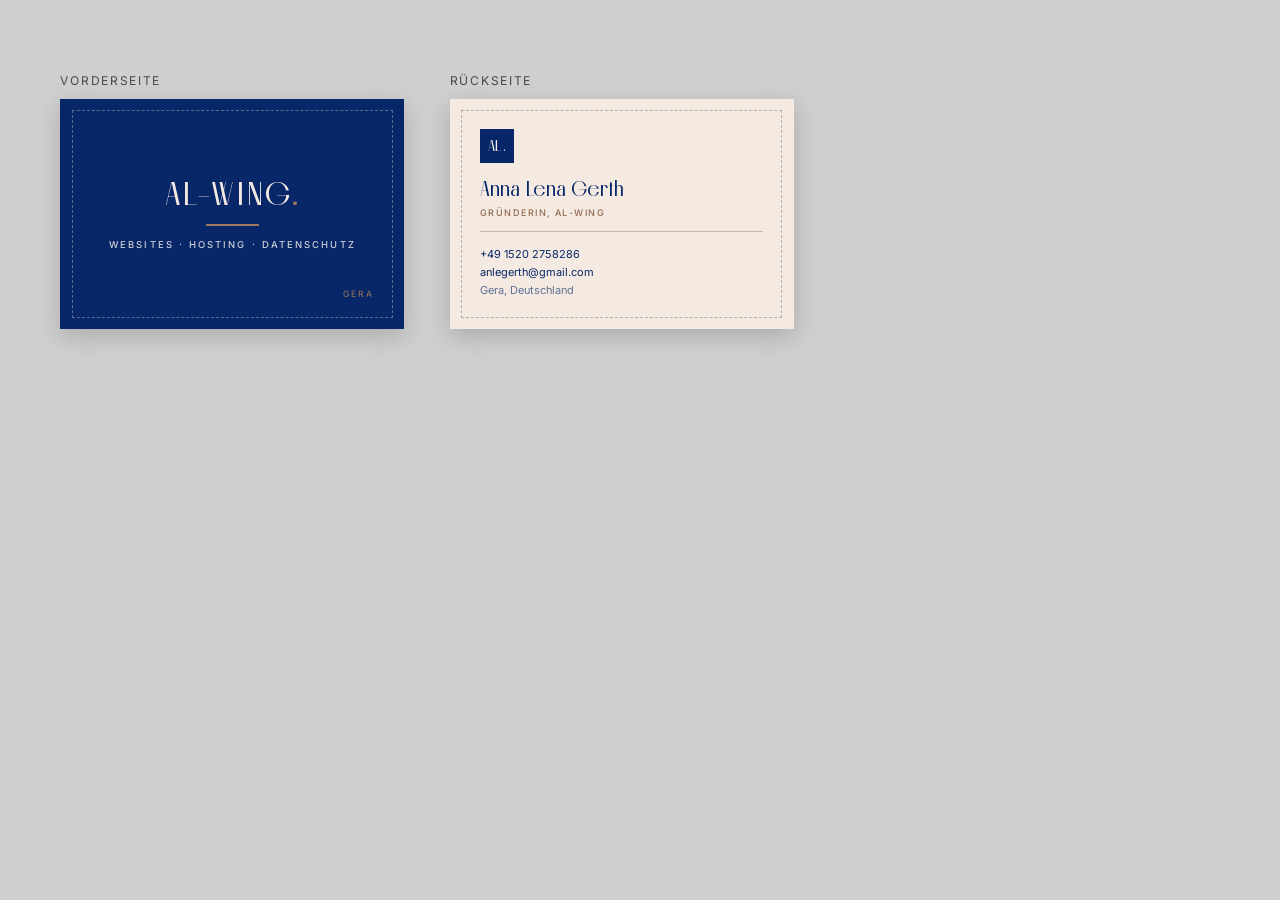
==== visitenkarte/index.html @ 5816526f "Zweiseitige Visitenkarte im AL-WING-Design ergänzen Neue Visitenkarte (85x55mm, 3mm Beschnitt) auf B" ====
<!DOCTYPE html>
<html lang="de">
<head>
<meta charset="UTF-8">
<title>Visitenkarte — AL-WING</title>
<meta name="viewport" content="width=device-width, initial-scale=1.0">
<style>
  /* Schriften — lokal, identisch zur Haupt-Website (css/style.css) */
  @font-face {
    font-family: "Inter";
    font-style: normal;
    font-weight: 400 600;
    src: url("../assets/fonts/inter-400-latin.woff2") format("woff2");
    unicode-range: U+0000-00FF, U+0131, U+0152-0153, U+02BB-02BC, U+02C6, U+02DA, U+02DC, U+0304, U+0308, U+0329, U+2000-206F, U+20AC, U+2122, U+2191, U+2193, U+2212, U+2215, U+FEFF, U+FFFD;
  }
  @font-face {
    font-family: "Inter";
    font-style: normal;
    font-weight: 400 600;
    src: url("../assets/fonts/inter-400-latin-ext.woff2") format("woff2");
    unicode-range: U+0100-02BA, U+02BD-02C5, U+02C7-02CC, U+02CE-02D7, U+02DD-02FF, U+0304, U+0308, U+0329, U+1D00-1DBF, U+1E00-1E9F, U+1EF2-1EFF, U+2020, U+20A0-20AB, U+20AD-20C0, U+2113, U+2C60-2C7F, U+A720-A7FF;
  }
  @font-face {
    font-family: "Melodrama";
    font-style: normal;
    font-weight: 300 700;
    src: url("../assets/fonts/melodrama-variable.woff2") format("woff2");
  }

  :root {
    --color-navy: #072768;
    --color-steel-blue: #5079B2;
    --color-cream: #F4EAE1;
    --color-tan: #9D785D;
    --color-brown: #936A4D;
    --font-display: "Melodrama", "Cormorant Garamond", Georgia, serif;
    --font-body: "Inter", "Helvetica Neue", Arial, sans-serif;

    /* Standard-EU-Visitenkarte 85 x 55 mm, plus 3 mm Beschnittzugabe je Seite */
    --trim-w: 85mm;
    --trim-h: 55mm;
    --bleed: 3mm;
    --card-w: calc(var(--trim-w) + 2 * var(--bleed));
    --card-h: calc(var(--trim-h) + 2 * var(--bleed));
    --safe: 8mm; /* Sicherheitsabstand für Text ab Anschnittkante */
  }

  * { box-sizing: border-box; }

  html, body {
    margin: 0;
    padding: 0;
    background: #cfcfcf;
    font-family: var(--font-body);
  }

  /* Bildschirm-Vorschau: beide Seiten nebeneinander, mit Beschnittkennzeichnung */
  .preview {
    display: flex;
    flex-wrap: wrap;
    gap: 12mm;
    padding: 16mm;
    align-items: flex-start;
  }

  .card-wrap {
    position: relative;
  }

  .card-label {
    font-family: var(--font-body);
    font-size: 3.2mm;
    letter-spacing: 0.14em;
    text-transform: uppercase;
    color: #4a4a4a;
    margin-bottom: 3mm;
  }

  .card {
    width: var(--card-w);
    height: var(--card-h);
    position: relative;
    overflow: hidden;
    box-shadow: 0 2mm 6mm rgba(0,0,0,0.18);
  }

  /* gestrichelte Trimlinie nur als Bildschirm-Hilfslinie, nicht im Druckexport der Einzelseiten sichtbar */
  .trim-guide {
    position: absolute;
    inset: var(--bleed);
    border: 0.25mm dashed rgba(0,0,0,0.25);
    pointer-events: none;
  }
  .card--front .trim-guide { border-color: rgba(244,234,225,0.35); }

  /* ---------- Vorderseite ---------- */
  .card--front {
    background: var(--color-navy);
    color: var(--color-cream);
    display: flex;
    flex-direction: column;
    align-items: center;
    justify-content: center;
    text-align: center;
  }

  .front-content {
    position: relative;
    z-index: 1;
    padding: 0 var(--safe);
  }

  .front-wordmark {
    font-family: var(--font-display);
    font-weight: 500;
    font-size: 8.6mm;
    letter-spacing: 0.08em;
    color: var(--color-cream);
    line-height: 1;
    white-space: nowrap;
  }
  .front-wordmark .dot { color: var(--color-tan); }

  .front-rule {
    width: 14mm;
    height: 0.35mm;
    background: var(--color-tan);
    margin: 3.6mm auto;
  }

  .front-tagline {
    font-family: var(--font-body);
    font-weight: 500;
    font-size: 2.5mm;
    letter-spacing: 0.22em;
    text-transform: uppercase;
    color: color-mix(in srgb, var(--color-cream) 78%, var(--color-steel-blue));
  }

  .front-city {
    position: absolute;
    right: var(--safe);
    bottom: var(--safe);
    font-family: var(--font-body);
    font-size: 2.3mm;
    letter-spacing: 0.24em;
    text-transform: uppercase;
    color: var(--color-tan);
  }

  /* ---------- Rückseite ---------- */
  .card--back {
    background: var(--color-cream);
    color: var(--color-navy);
  }

  .back-content {
    position: absolute;
    inset: 0;
    padding: var(--safe);
    display: flex;
    flex-direction: column;
    justify-content: space-between;
  }

  .back-mark {
    width: 9mm;
    height: 9mm;
    background: var(--color-navy);
    color: var(--color-cream);
    display: flex;
    align-items: center;
    justify-content: center;
    font-family: var(--font-display);
    font-weight: 500;
    font-size: 4mm;
    letter-spacing: 0.02em;
  }

  .back-name-block {
    margin-top: auto;
  }

  .back-name {
    font-family: var(--font-display);
    font-weight: 500;
    font-size: 5.4mm;
    color: var(--color-navy);
    line-height: 1.15;
  }

  .back-role {
    margin-top: 1.4mm;
    font-family: var(--font-body);
    font-weight: 500;
    font-size: 2.4mm;
    letter-spacing: 0.16em;
    text-transform: uppercase;
    color: var(--color-brown);
  }

  .back-rule {
    width: 100%;
    height: 0.3mm;
    background: color-mix(in srgb, var(--color-tan) 45%, transparent);
    margin: 3.4mm 0;
  }

  .back-contact {
    font-family: var(--font-body);
    font-size: 2.9mm;
    line-height: 1.65;
    color: var(--color-navy);
  }
  .back-contact .muted {
    color: color-mix(in srgb, var(--color-navy) 62%, var(--color-cream));
  }

  /* ---------- Druck ---------- */
  @media print {
    html, body { background: #fff; }
    .preview {
      display: block;
      padding: 0;
      gap: 0;
    }
    .card-wrap {
      page-break-after: always;
    }
    .card-wrap:last-child { page-break-after: auto; }
    .card-label { display: none; }
    .trim-guide { display: none; }
    .card { box-shadow: none; }
    @page {
      size: var(--card-w) var(--card-h);
      margin: 0;
    }
  }
</style>
</head>
<body>

  <div class="preview">
    <div class="card-wrap">
      <p class="card-label">Vorderseite</p>
      <div class="card card--front" id="front">
        <div class="trim-guide"></div>
        <div class="front-content">
          <div class="front-wordmark">AL-WING<span class="dot">.</span></div>
          <div class="front-rule"></div>
          <div class="front-tagline">Websites · Hosting · Datenschutz</div>
        </div>
        <div class="front-city">Gera</div>
      </div>
    </div>

    <div class="card-wrap">
      <p class="card-label">Rückseite</p>
      <div class="card card--back" id="back">
        <div class="trim-guide"></div>
        <div class="back-content">
          <div class="back-mark">AL.</div>

          <div class="back-name-block">
            <div class="back-name">Anna Lena Gerth</div>
            <div class="back-role">Gründerin, AL-WING</div>
            <div class="back-rule"></div>
            <div class="back-contact">
              +49 1520 2758286<br>
              anlegerth@gmail.com<br>
              <span class="muted">Gera, Deutschland</span>
            </div>
          </div>
        </div>
      </div>
    </div>
  </div>

</body>
</html>
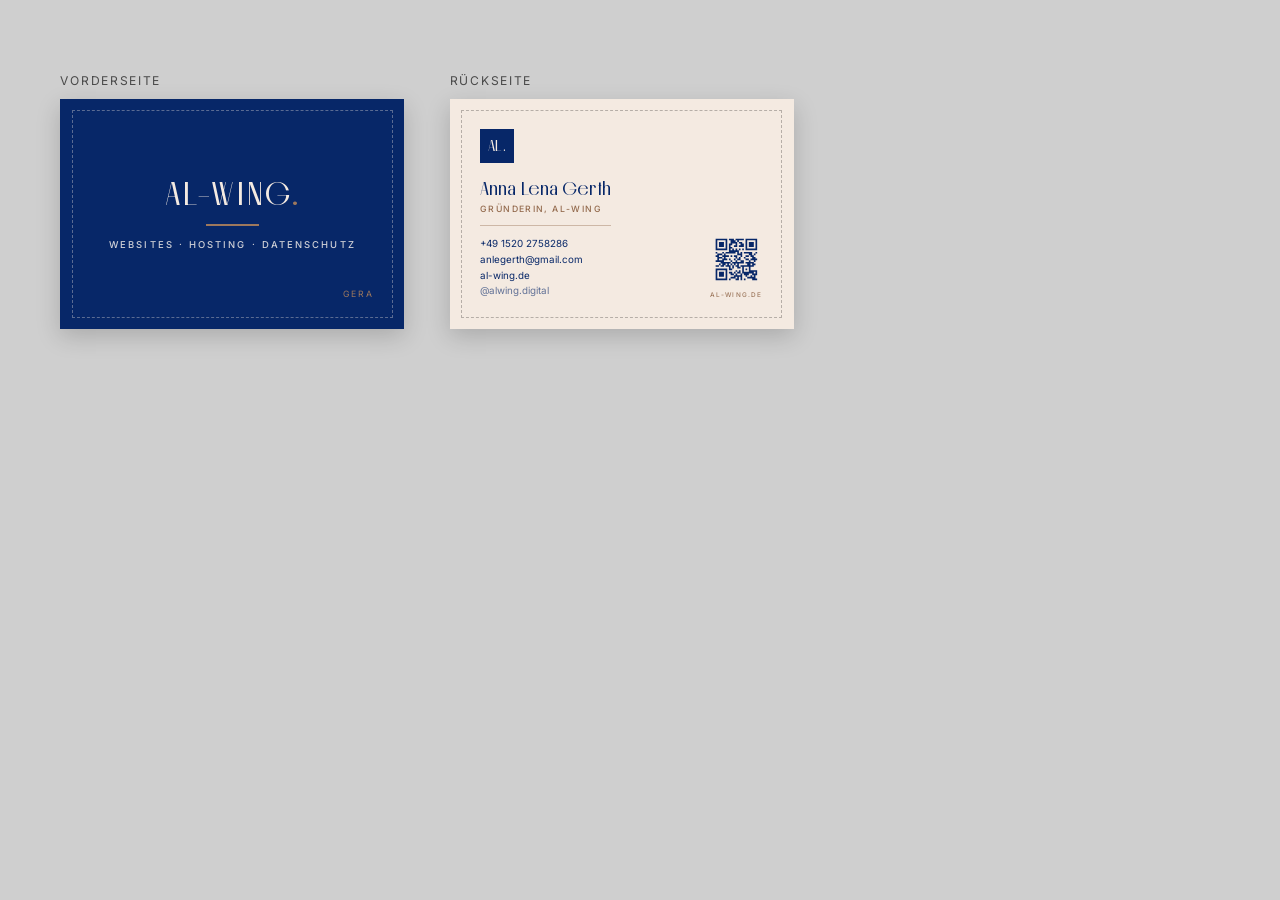
==== commit 100e7a41: "QR-Code, Website und Instagram auf Visitenkarten-Rückseite ergänzen Kein Bild-Logo (bewusst rein typ" ====
--- a/visitenkarte/index.html
+++ b/visitenkarte/index.html
@@ -177,23 +177,27 @@
     letter-spacing: 0.02em;
   }
 
-  .back-name-block {
+  .back-bottom {
     margin-top: auto;
+    display: flex;
+    align-items: flex-end;
+    justify-content: space-between;
+    gap: 4mm;
   }
 
   .back-name {
     font-family: var(--font-display);
     font-weight: 500;
-    font-size: 5.4mm;
+    font-size: 5mm;
     color: var(--color-navy);
     line-height: 1.15;
   }
 
   .back-role {
-    margin-top: 1.4mm;
-    font-family: var(--font-body);
-    font-weight: 500;
-    font-size: 2.4mm;
+    margin-top: 1.2mm;
+    font-family: var(--font-body);
+    font-weight: 500;
+    font-size: 2.3mm;
     letter-spacing: 0.16em;
     text-transform: uppercase;
     color: var(--color-brown);
@@ -203,17 +207,42 @@
     width: 100%;
     height: 0.3mm;
     background: color-mix(in srgb, var(--color-tan) 45%, transparent);
-    margin: 3.4mm 0;
+    margin: 2.8mm 0;
   }
 
   .back-contact {
     font-family: var(--font-body);
-    font-size: 2.9mm;
-    line-height: 1.65;
+    font-size: 2.6mm;
+    line-height: 1.6;
     color: var(--color-navy);
   }
   .back-contact .muted {
     color: color-mix(in srgb, var(--color-navy) 62%, var(--color-cream));
+  }
+
+  .back-qr {
+    flex: 0 0 auto;
+    display: flex;
+    flex-direction: column;
+    align-items: center;
+    gap: 1.2mm;
+  }
+
+  .back-qr svg {
+    width: 14.5mm;
+    height: 14.5mm;
+    display: block;
+  }
+  .back-qr svg path { fill: var(--color-navy); }
+
+  .back-qr-caption {
+    font-family: var(--font-body);
+    font-weight: 500;
+    font-size: 1.7mm;
+    letter-spacing: 0.16em;
+    text-transform: uppercase;
+    color: var(--color-tan);
+    white-space: nowrap;
   }
 
   /* ---------- Druck ---------- */
@@ -261,14 +290,24 @@
         <div class="back-content">
           <div class="back-mark">AL.</div>
 
-          <div class="back-name-block">
-            <div class="back-name">Anna Lena Gerth</div>
-            <div class="back-role">Gründerin, AL-WING</div>
-            <div class="back-rule"></div>
-            <div class="back-contact">
-              +49 1520 2758286<br>
-              anlegerth@gmail.com<br>
-              <span class="muted">Gera, Deutschland</span>
+          <div class="back-bottom">
+            <div class="back-info">
+              <div class="back-name">Anna Lena Gerth</div>
+              <div class="back-role">Gründerin, AL-WING</div>
+              <div class="back-rule"></div>
+              <div class="back-contact">
+                +49 1520 2758286<br>
+                anlegerth@gmail.com<br>
+                al-wing.de<br>
+                <span class="muted">@alwing.digital</span>
+              </div>
+            </div>
+
+            <div class="back-qr">
+              <svg viewBox="0 0 33 33" xmlns="http://www.w3.org/2000/svg" role="img" aria-label="QR-Code zu al-wing.de">
+                <path d="M4,4H5V5H4zM5,4H6V5H5zM6,4H7V5H6zM7,4H8V5H7zM8,4H9V5H8zM9,4H10V5H9zM10,4H11V5H10zM12,4H13V5H12zM13,4H14V5H13zM14,4H15V5H14zM16,4H17V5H16zM17,4H18V5H17zM18,4H19V5H18zM19,4H20V5H19zM20,4H21V5H20zM22,4H23V5H22zM23,4H24V5H23zM24,4H25V5H24zM25,4H26V5H25zM26,4H27V5H26zM27,4H28V5H27zM28,4H29V5H28zM4,5H5V6H4zM10,5H11V6H10zM13,5H14V6H13zM14,5H15V6H14zM15,5H16V6H15zM17,5H18V6H17zM22,5H23V6H22zM28,5H29V6H28zM4,6H5V7H4zM6,6H7V7H6zM7,6H8V7H7zM8,6H9V7H8zM10,6H11V7H10zM13,6H14V7H13zM14,6H15V7H14zM15,6H16V7H15zM16,6H17V7H16zM18,6H19V7H18zM19,6H20V7H19zM22,6H23V7H22zM24,6H25V7H24zM25,6H26V7H25zM26,6H27V7H26zM28,6H29V7H28zM4,7H5V8H4zM6,7H7V8H6zM7,7H8V8H7zM8,7H9V8H8zM10,7H11V8H10zM12,7H13V8H12zM13,7H14V8H13zM16,7H17V8H16zM19,7H20V8H19zM20,7H21V8H20zM22,7H23V8H22zM24,7H25V8H24zM25,7H26V8H25zM26,7H27V8H26zM28,7H29V8H28zM4,8H5V9H4zM6,8H7V9H6zM7,8H8V9H7zM8,8H9V9H8zM10,8H11V9H10zM12,8H13V9H12zM15,8H16V9H15zM16,8H17V9H16zM18,8H19V9H18zM19,8H20V9H19zM20,8H21V9H20zM22,8H23V9H22zM24,8H25V9H24zM25,8H26V9H25zM26,8H27V9H26zM28,8H29V9H28zM4,9H5V10H4zM10,9H11V10H10zM12,9H13V10H12zM13,9H14V10H13zM22,9H23V10H22zM28,9H29V10H28zM4,10H5V11H4zM5,10H6V11H5zM6,10H7V11H6zM7,10H8V11H7zM8,10H9V11H8zM9,10H10V11H9zM10,10H11V11H10zM12,10H13V11H12zM14,10H15V11H14zM16,10H17V11H16zM18,10H19V11H18zM20,10H21V11H20zM22,10H23V11H22zM23,10H24V11H23zM24,10H25V11H24zM25,10H26V11H25zM26,10H27V11H26zM27,10H28V11H27zM28,10H29V11H28zM12,11H13V12H12zM13,11H14V12H13zM14,11H15V12H14zM15,11H16V12H15zM16,11H17V12H16zM17,11H18V12H17zM4,12H5V13H4zM8,12H9V13H8zM10,12H11V13H10zM11,12H12V13H11zM12,12H13V13H12zM13,12H14V13H13zM14,12H15V13H14zM15,12H16V13H15zM17,12H18V13H17zM19,12H20V13H19zM21,12H22V13H21zM22,12H23V13H22zM23,12H24V13H23zM24,12H25V13H24zM25,12H26V13H25zM28,12H29V13H28zM5,13H6V14H5zM6,13H7V14H6zM7,13H8V14H7zM9,13H10V14H9zM17,13H18V14H17zM18,13H19V14H18zM19,13H20V14H19zM24,13H25V14H24zM25,13H26V14H25zM27,13H28V14H27zM4,14H5V15H4zM5,14H6V15H5zM8,14H9V15H8zM9,14H10V15H9zM10,14H11V15H10zM11,14H12V15H11zM13,14H14V15H13zM15,14H16V15H15zM16,14H17V15H16zM19,14H20V15H19zM22,14H23V15H22zM23,14H24V15H23zM25,14H26V15H25zM26,14H27V15H26zM5,15H6V16H5zM6,15H7V16H6zM7,15H8V16H7zM9,15H10V16H9zM16,15H17V16H16zM18,15H19V16H18zM21,15H22V16H21zM26,15H27V16H26zM27,15H28V16H27zM5,16H6V17H5zM8,16H9V17H8zM9,16H10V17H9zM10,16H11V17H10zM12,16H13V17H12zM15,16H16V17H15zM17,16H18V17H17zM18,16H19V17H18zM22,16H23V17H22zM23,16H24V17H23zM25,16H26V17H25zM26,16H27V17H26zM27,16H28V17H27zM28,16H29V17H28zM4,17H5V18H4zM5,17H6V18H5zM6,17H7V18H6zM7,17H8V18H7zM8,17H9V18H8zM13,17H14V18H13zM16,17H17V18H16zM19,17H20V18H19zM20,17H21V18H20zM24,17H25V18H24zM27,17H28V18H27zM7,18H8V19H7zM8,18H9V19H8zM9,18H10V19H9zM10,18H11V19H10zM11,18H12V19H11zM12,18H13V19H12zM14,18H15V19H14zM15,18H16V19H15zM16,18H17V19H16zM17,18H18V19H17zM18,18H19V19H18zM19,18H20V19H19zM20,18H21V19H20zM22,18H23V19H22zM23,18H24V19H23zM24,18H25V19H24zM25,18H26V19H25zM26,18H27V19H26zM6,19H7V20H6zM8,19H9V20H8zM9,19H10V20H9zM11,19H12V20H11zM13,19H14V20H13zM15,19H16V20H15zM17,19H18V20H17zM23,19H24V20H23zM24,19H25V20H24zM26,19H27V20H26zM27,19H28V20H27zM4,20H5V21H4zM5,20H6V21H5zM7,20H8V21H7zM8,20H9V21H8zM10,20H11V21H10zM11,20H12V21H11zM12,20H13V21H12zM14,20H15V21H14zM16,20H17V21H16zM17,20H18V21H17zM19,20H20V21H19zM20,20H21V21H20zM21,20H22V21H21zM22,20H23V21H22zM23,20H24V21H23zM24,20H25V21H24zM25,20H26V21H25zM26,20H27V21H26zM12,21H13V22H12zM14,21H15V22H14zM17,21H18V22H17zM18,21H19V22H18zM20,21H21V22H20zM24,21H25V22H24zM4,22H5V23H4zM5,22H6V23H5zM6,22H7V23H6zM7,22H8V23H7zM8,22H9V23H8zM9,22H10V23H9zM10,22H11V23H10zM12,22H13V23H12zM13,22H14V23H13zM20,22H21V23H20zM22,22H23V23H22zM24,22H25V23H24zM4,23H5V24H4zM10,23H11V24H10zM16,23H17V24H16zM18,23H19V24H18zM20,23H21V24H20zM24,23H25V24H24zM25,23H26V24H25zM26,23H27V24H26zM27,23H28V24H27zM28,23H29V24H28zM4,24H5V25H4zM6,24H7V25H6zM7,24H8V25H7zM8,24H9V25H8zM10,24H11V25H10zM12,24H13V25H12zM13,24H14V25H13zM15,24H16V25H15zM17,24H18V25H17zM18,24H19V25H18zM20,24H21V25H20zM21,24H22V25H21zM22,24H23V25H22zM23,24H24V25H23zM24,24H25V25H24zM25,24H26V25H25zM26,24H27V25H26zM28,24H29V25H28zM4,25H5V26H4zM6,25H7V26H6zM7,25H8V26H7zM8,25H9V26H8zM10,25H11V26H10zM13,25H14V26H13zM14,25H15V26H14zM16,25H17V26H16zM19,25H20V26H19zM21,25H22V26H21zM22,25H23V26H22zM23,25H24V26H23zM26,25H27V26H26zM27,25H28V26H27zM28,25H29V26H28zM4,26H5V27H4zM6,26H7V27H6zM7,26H8V27H7zM8,26H9V27H8zM10,26H11V27H10zM15,26H16V27H15zM16,26H17V27H16zM17,26H18V27H17zM18,26H19V27H18zM19,26H20V27H19zM22,26H23V27H22zM25,26H26V27H25zM27,26H28V27H27zM4,27H5V28H4zM10,27H11V28H10zM13,27H14V28H13zM14,27H15V28H14zM15,27H16V28H15zM17,27H18V28H17zM19,27H20V28H19zM23,27H24V28H23zM24,27H25V28H24zM25,27H26V28H25zM26,27H27V28H26zM27,27H28V28H27zM4,28H5V29H4zM5,28H6V29H5zM6,28H7V29H6zM7,28H8V29H7zM8,28H9V29H8zM9,28H10V29H9zM10,28H11V29H10zM12,28H13V29H12zM16,28H17V29H16zM17,28H18V29H17zM19,28H20V29H19zM21,28H22V29H21zM26,28H27V29H26zM27,28H28V29H27zM28,28H29V29H28z" />
+              </svg>
+              <span class="back-qr-caption">al-wing.de</span>
             </div>
           </div>
         </div>
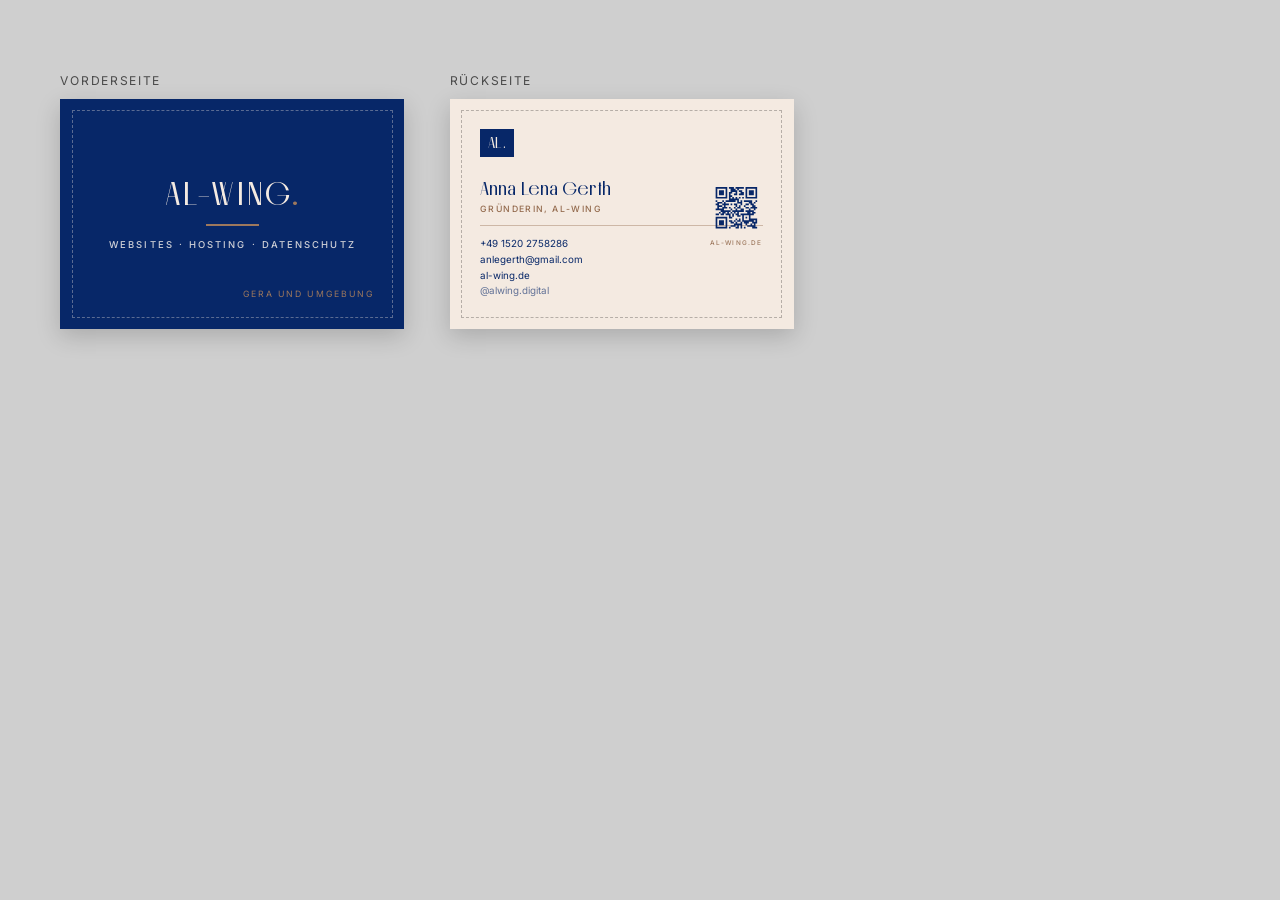
==== commit 65ca0f3e: "Visitenkarte: QR-Code mittig positionieren, Standortzusatz erweitern QR-Code auf der Rückseite unabh" ====
--- a/visitenkarte/index.html
+++ b/visitenkarte/index.html
@@ -160,7 +160,8 @@
     padding: var(--safe);
     display: flex;
     flex-direction: column;
-    justify-content: space-between;
+    justify-content: center;
+    gap: 5.5mm;
   }
 
   .back-mark {
@@ -177,14 +178,6 @@
     letter-spacing: 0.02em;
   }
 
-  .back-bottom {
-    margin-top: auto;
-    display: flex;
-    align-items: flex-end;
-    justify-content: space-between;
-    gap: 4mm;
-  }
-
   .back-name {
     font-family: var(--font-display);
     font-weight: 500;
@@ -221,7 +214,10 @@
   }
 
   .back-qr {
-    flex: 0 0 auto;
+    position: absolute;
+    right: var(--safe);
+    top: 50%;
+    transform: translateY(-50%);
     display: flex;
     flex-direction: column;
     align-items: center;
@@ -279,7 +275,7 @@
           <div class="front-rule"></div>
           <div class="front-tagline">Websites · Hosting · Datenschutz</div>
         </div>
-        <div class="front-city">Gera</div>
+        <div class="front-city">Gera und Umgebung</div>
       </div>
     </div>
 
@@ -290,26 +286,24 @@
         <div class="back-content">
           <div class="back-mark">AL.</div>
 
-          <div class="back-bottom">
-            <div class="back-info">
-              <div class="back-name">Anna Lena Gerth</div>
-              <div class="back-role">Gründerin, AL-WING</div>
-              <div class="back-rule"></div>
-              <div class="back-contact">
-                +49 1520 2758286<br>
-                anlegerth@gmail.com<br>
-                al-wing.de<br>
-                <span class="muted">@alwing.digital</span>
-              </div>
-            </div>
-
-            <div class="back-qr">
-              <svg viewBox="0 0 33 33" xmlns="http://www.w3.org/2000/svg" role="img" aria-label="QR-Code zu al-wing.de">
-                <path d="M4,4H5V5H4zM5,4H6V5H5zM6,4H7V5H6zM7,4H8V5H7zM8,4H9V5H8zM9,4H10V5H9zM10,4H11V5H10zM12,4H13V5H12zM13,4H14V5H13zM14,4H15V5H14zM16,4H17V5H16zM17,4H18V5H17zM18,4H19V5H18zM19,4H20V5H19zM20,4H21V5H20zM22,4H23V5H22zM23,4H24V5H23zM24,4H25V5H24zM25,4H26V5H25zM26,4H27V5H26zM27,4H28V5H27zM28,4H29V5H28zM4,5H5V6H4zM10,5H11V6H10zM13,5H14V6H13zM14,5H15V6H14zM15,5H16V6H15zM17,5H18V6H17zM22,5H23V6H22zM28,5H29V6H28zM4,6H5V7H4zM6,6H7V7H6zM7,6H8V7H7zM8,6H9V7H8zM10,6H11V7H10zM13,6H14V7H13zM14,6H15V7H14zM15,6H16V7H15zM16,6H17V7H16zM18,6H19V7H18zM19,6H20V7H19zM22,6H23V7H22zM24,6H25V7H24zM25,6H26V7H25zM26,6H27V7H26zM28,6H29V7H28zM4,7H5V8H4zM6,7H7V8H6zM7,7H8V8H7zM8,7H9V8H8zM10,7H11V8H10zM12,7H13V8H12zM13,7H14V8H13zM16,7H17V8H16zM19,7H20V8H19zM20,7H21V8H20zM22,7H23V8H22zM24,7H25V8H24zM25,7H26V8H25zM26,7H27V8H26zM28,7H29V8H28zM4,8H5V9H4zM6,8H7V9H6zM7,8H8V9H7zM8,8H9V9H8zM10,8H11V9H10zM12,8H13V9H12zM15,8H16V9H15zM16,8H17V9H16zM18,8H19V9H18zM19,8H20V9H19zM20,8H21V9H20zM22,8H23V9H22zM24,8H25V9H24zM25,8H26V9H25zM26,8H27V9H26zM28,8H29V9H28zM4,9H5V10H4zM10,9H11V10H10zM12,9H13V10H12zM13,9H14V10H13zM22,9H23V10H22zM28,9H29V10H28zM4,10H5V11H4zM5,10H6V11H5zM6,10H7V11H6zM7,10H8V11H7zM8,10H9V11H8zM9,10H10V11H9zM10,10H11V11H10zM12,10H13V11H12zM14,10H15V11H14zM16,10H17V11H16zM18,10H19V11H18zM20,10H21V11H20zM22,10H23V11H22zM23,10H24V11H23zM24,10H25V11H24zM25,10H26V11H25zM26,10H27V11H26zM27,10H28V11H27zM28,10H29V11H28zM12,11H13V12H12zM13,11H14V12H13zM14,11H15V12H14zM15,11H16V12H15zM16,11H17V12H16zM17,11H18V12H17zM4,12H5V13H4zM8,12H9V13H8zM10,12H11V13H10zM11,12H12V13H11zM12,12H13V13H12zM13,12H14V13H13zM14,12H15V13H14zM15,12H16V13H15zM17,12H18V13H17zM19,12H20V13H19zM21,12H22V13H21zM22,12H23V13H22zM23,12H24V13H23zM24,12H25V13H24zM25,12H26V13H25zM28,12H29V13H28zM5,13H6V14H5zM6,13H7V14H6zM7,13H8V14H7zM9,13H10V14H9zM17,13H18V14H17zM18,13H19V14H18zM19,13H20V14H19zM24,13H25V14H24zM25,13H26V14H25zM27,13H28V14H27zM4,14H5V15H4zM5,14H6V15H5zM8,14H9V15H8zM9,14H10V15H9zM10,14H11V15H10zM11,14H12V15H11zM13,14H14V15H13zM15,14H16V15H15zM16,14H17V15H16zM19,14H20V15H19zM22,14H23V15H22zM23,14H24V15H23zM25,14H26V15H25zM26,14H27V15H26zM5,15H6V16H5zM6,15H7V16H6zM7,15H8V16H7zM9,15H10V16H9zM16,15H17V16H16zM18,15H19V16H18zM21,15H22V16H21zM26,15H27V16H26zM27,15H28V16H27zM5,16H6V17H5zM8,16H9V17H8zM9,16H10V17H9zM10,16H11V17H10zM12,16H13V17H12zM15,16H16V17H15zM17,16H18V17H17zM18,16H19V17H18zM22,16H23V17H22zM23,16H24V17H23zM25,16H26V17H25zM26,16H27V17H26zM27,16H28V17H27zM28,16H29V17H28zM4,17H5V18H4zM5,17H6V18H5zM6,17H7V18H6zM7,17H8V18H7zM8,17H9V18H8zM13,17H14V18H13zM16,17H17V18H16zM19,17H20V18H19zM20,17H21V18H20zM24,17H25V18H24zM27,17H28V18H27zM7,18H8V19H7zM8,18H9V19H8zM9,18H10V19H9zM10,18H11V19H10zM11,18H12V19H11zM12,18H13V19H12zM14,18H15V19H14zM15,18H16V19H15zM16,18H17V19H16zM17,18H18V19H17zM18,18H19V19H18zM19,18H20V19H19zM20,18H21V19H20zM22,18H23V19H22zM23,18H24V19H23zM24,18H25V19H24zM25,18H26V19H25zM26,18H27V19H26zM6,19H7V20H6zM8,19H9V20H8zM9,19H10V20H9zM11,19H12V20H11zM13,19H14V20H13zM15,19H16V20H15zM17,19H18V20H17zM23,19H24V20H23zM24,19H25V20H24zM26,19H27V20H26zM27,19H28V20H27zM4,20H5V21H4zM5,20H6V21H5zM7,20H8V21H7zM8,20H9V21H8zM10,20H11V21H10zM11,20H12V21H11zM12,20H13V21H12zM14,20H15V21H14zM16,20H17V21H16zM17,20H18V21H17zM19,20H20V21H19zM20,20H21V21H20zM21,20H22V21H21zM22,20H23V21H22zM23,20H24V21H23zM24,20H25V21H24zM25,20H26V21H25zM26,20H27V21H26zM12,21H13V22H12zM14,21H15V22H14zM17,21H18V22H17zM18,21H19V22H18zM20,21H21V22H20zM24,21H25V22H24zM4,22H5V23H4zM5,22H6V23H5zM6,22H7V23H6zM7,22H8V23H7zM8,22H9V23H8zM9,22H10V23H9zM10,22H11V23H10zM12,22H13V23H12zM13,22H14V23H13zM20,22H21V23H20zM22,22H23V23H22zM24,22H25V23H24zM4,23H5V24H4zM10,23H11V24H10zM16,23H17V24H16zM18,23H19V24H18zM20,23H21V24H20zM24,23H25V24H24zM25,23H26V24H25zM26,23H27V24H26zM27,23H28V24H27zM28,23H29V24H28zM4,24H5V25H4zM6,24H7V25H6zM7,24H8V25H7zM8,24H9V25H8zM10,24H11V25H10zM12,24H13V25H12zM13,24H14V25H13zM15,24H16V25H15zM17,24H18V25H17zM18,24H19V25H18zM20,24H21V25H20zM21,24H22V25H21zM22,24H23V25H22zM23,24H24V25H23zM24,24H25V25H24zM25,24H26V25H25zM26,24H27V25H26zM28,24H29V25H28zM4,25H5V26H4zM6,25H7V26H6zM7,25H8V26H7zM8,25H9V26H8zM10,25H11V26H10zM13,25H14V26H13zM14,25H15V26H14zM16,25H17V26H16zM19,25H20V26H19zM21,25H22V26H21zM22,25H23V26H22zM23,25H24V26H23zM26,25H27V26H26zM27,25H28V26H27zM28,25H29V26H28zM4,26H5V27H4zM6,26H7V27H6zM7,26H8V27H7zM8,26H9V27H8zM10,26H11V27H10zM15,26H16V27H15zM16,26H17V27H16zM17,26H18V27H17zM18,26H19V27H18zM19,26H20V27H19zM22,26H23V27H22zM25,26H26V27H25zM27,26H28V27H27zM4,27H5V28H4zM10,27H11V28H10zM13,27H14V28H13zM14,27H15V28H14zM15,27H16V28H15zM17,27H18V28H17zM19,27H20V28H19zM23,27H24V28H23zM24,27H25V28H24zM25,27H26V28H25zM26,27H27V28H26zM27,27H28V28H27zM4,28H5V29H4zM5,28H6V29H5zM6,28H7V29H6zM7,28H8V29H7zM8,28H9V29H8zM9,28H10V29H9zM10,28H11V29H10zM12,28H13V29H12zM16,28H17V29H16zM17,28H18V29H17zM19,28H20V29H19zM21,28H22V29H21zM26,28H27V29H26zM27,28H28V29H27zM28,28H29V29H28z" />
-              </svg>
-              <span class="back-qr-caption">al-wing.de</span>
+          <div class="back-info">
+            <div class="back-name">Anna Lena Gerth</div>
+            <div class="back-role">Gründerin, AL-WING</div>
+            <div class="back-rule"></div>
+            <div class="back-contact">
+              +49 1520 2758286<br>
+              anlegerth@gmail.com<br>
+              al-wing.de<br>
+              <span class="muted">@alwing.digital</span>
             </div>
           </div>
+        </div>
+
+        <div class="back-qr">
+          <svg viewBox="0 0 33 33" xmlns="http://www.w3.org/2000/svg" role="img" aria-label="QR-Code zu al-wing.de">
+            <path d="M4,4H5V5H4zM5,4H6V5H5zM6,4H7V5H6zM7,4H8V5H7zM8,4H9V5H8zM9,4H10V5H9zM10,4H11V5H10zM12,4H13V5H12zM13,4H14V5H13zM14,4H15V5H14zM16,4H17V5H16zM17,4H18V5H17zM18,4H19V5H18zM19,4H20V5H19zM20,4H21V5H20zM22,4H23V5H22zM23,4H24V5H23zM24,4H25V5H24zM25,4H26V5H25zM26,4H27V5H26zM27,4H28V5H27zM28,4H29V5H28zM4,5H5V6H4zM10,5H11V6H10zM13,5H14V6H13zM14,5H15V6H14zM15,5H16V6H15zM17,5H18V6H17zM22,5H23V6H22zM28,5H29V6H28zM4,6H5V7H4zM6,6H7V7H6zM7,6H8V7H7zM8,6H9V7H8zM10,6H11V7H10zM13,6H14V7H13zM14,6H15V7H14zM15,6H16V7H15zM16,6H17V7H16zM18,6H19V7H18zM19,6H20V7H19zM22,6H23V7H22zM24,6H25V7H24zM25,6H26V7H25zM26,6H27V7H26zM28,6H29V7H28zM4,7H5V8H4zM6,7H7V8H6zM7,7H8V8H7zM8,7H9V8H8zM10,7H11V8H10zM12,7H13V8H12zM13,7H14V8H13zM16,7H17V8H16zM19,7H20V8H19zM20,7H21V8H20zM22,7H23V8H22zM24,7H25V8H24zM25,7H26V8H25zM26,7H27V8H26zM28,7H29V8H28zM4,8H5V9H4zM6,8H7V9H6zM7,8H8V9H7zM8,8H9V9H8zM10,8H11V9H10zM12,8H13V9H12zM15,8H16V9H15zM16,8H17V9H16zM18,8H19V9H18zM19,8H20V9H19zM20,8H21V9H20zM22,8H23V9H22zM24,8H25V9H24zM25,8H26V9H25zM26,8H27V9H26zM28,8H29V9H28zM4,9H5V10H4zM10,9H11V10H10zM12,9H13V10H12zM13,9H14V10H13zM22,9H23V10H22zM28,9H29V10H28zM4,10H5V11H4zM5,10H6V11H5zM6,10H7V11H6zM7,10H8V11H7zM8,10H9V11H8zM9,10H10V11H9zM10,10H11V11H10zM12,10H13V11H12zM14,10H15V11H14zM16,10H17V11H16zM18,10H19V11H18zM20,10H21V11H20zM22,10H23V11H22zM23,10H24V11H23zM24,10H25V11H24zM25,10H26V11H25zM26,10H27V11H26zM27,10H28V11H27zM28,10H29V11H28zM12,11H13V12H12zM13,11H14V12H13zM14,11H15V12H14zM15,11H16V12H15zM16,11H17V12H16zM17,11H18V12H17zM4,12H5V13H4zM8,12H9V13H8zM10,12H11V13H10zM11,12H12V13H11zM12,12H13V13H12zM13,12H14V13H13zM14,12H15V13H14zM15,12H16V13H15zM17,12H18V13H17zM19,12H20V13H19zM21,12H22V13H21zM22,12H23V13H22zM23,12H24V13H23zM24,12H25V13H24zM25,12H26V13H25zM28,12H29V13H28zM5,13H6V14H5zM6,13H7V14H6zM7,13H8V14H7zM9,13H10V14H9zM17,13H18V14H17zM18,13H19V14H18zM19,13H20V14H19zM24,13H25V14H24zM25,13H26V14H25zM27,13H28V14H27zM4,14H5V15H4zM5,14H6V15H5zM8,14H9V15H8zM9,14H10V15H9zM10,14H11V15H10zM11,14H12V15H11zM13,14H14V15H13zM15,14H16V15H15zM16,14H17V15H16zM19,14H20V15H19zM22,14H23V15H22zM23,14H24V15H23zM25,14H26V15H25zM26,14H27V15H26zM5,15H6V16H5zM6,15H7V16H6zM7,15H8V16H7zM9,15H10V16H9zM16,15H17V16H16zM18,15H19V16H18zM21,15H22V16H21zM26,15H27V16H26zM27,15H28V16H27zM5,16H6V17H5zM8,16H9V17H8zM9,16H10V17H9zM10,16H11V17H10zM12,16H13V17H12zM15,16H16V17H15zM17,16H18V17H17zM18,16H19V17H18zM22,16H23V17H22zM23,16H24V17H23zM25,16H26V17H25zM26,16H27V17H26zM27,16H28V17H27zM28,16H29V17H28zM4,17H5V18H4zM5,17H6V18H5zM6,17H7V18H6zM7,17H8V18H7zM8,17H9V18H8zM13,17H14V18H13zM16,17H17V18H16zM19,17H20V18H19zM20,17H21V18H20zM24,17H25V18H24zM27,17H28V18H27zM7,18H8V19H7zM8,18H9V19H8zM9,18H10V19H9zM10,18H11V19H10zM11,18H12V19H11zM12,18H13V19H12zM14,18H15V19H14zM15,18H16V19H15zM16,18H17V19H16zM17,18H18V19H17zM18,18H19V19H18zM19,18H20V19H19zM20,18H21V19H20zM22,18H23V19H22zM23,18H24V19H23zM24,18H25V19H24zM25,18H26V19H25zM26,18H27V19H26zM6,19H7V20H6zM8,19H9V20H8zM9,19H10V20H9zM11,19H12V20H11zM13,19H14V20H13zM15,19H16V20H15zM17,19H18V20H17zM23,19H24V20H23zM24,19H25V20H24zM26,19H27V20H26zM27,19H28V20H27zM4,20H5V21H4zM5,20H6V21H5zM7,20H8V21H7zM8,20H9V21H8zM10,20H11V21H10zM11,20H12V21H11zM12,20H13V21H12zM14,20H15V21H14zM16,20H17V21H16zM17,20H18V21H17zM19,20H20V21H19zM20,20H21V21H20zM21,20H22V21H21zM22,20H23V21H22zM23,20H24V21H23zM24,20H25V21H24zM25,20H26V21H25zM26,20H27V21H26zM12,21H13V22H12zM14,21H15V22H14zM17,21H18V22H17zM18,21H19V22H18zM20,21H21V22H20zM24,21H25V22H24zM4,22H5V23H4zM5,22H6V23H5zM6,22H7V23H6zM7,22H8V23H7zM8,22H9V23H8zM9,22H10V23H9zM10,22H11V23H10zM12,22H13V23H12zM13,22H14V23H13zM20,22H21V23H20zM22,22H23V23H22zM24,22H25V23H24zM4,23H5V24H4zM10,23H11V24H10zM16,23H17V24H16zM18,23H19V24H18zM20,23H21V24H20zM24,23H25V24H24zM25,23H26V24H25zM26,23H27V24H26zM27,23H28V24H27zM28,23H29V24H28zM4,24H5V25H4zM6,24H7V25H6zM7,24H8V25H7zM8,24H9V25H8zM10,24H11V25H10zM12,24H13V25H12zM13,24H14V25H13zM15,24H16V25H15zM17,24H18V25H17zM18,24H19V25H18zM20,24H21V25H20zM21,24H22V25H21zM22,24H23V25H22zM23,24H24V25H23zM24,24H25V25H24zM25,24H26V25H25zM26,24H27V25H26zM28,24H29V25H28zM4,25H5V26H4zM6,25H7V26H6zM7,25H8V26H7zM8,25H9V26H8zM10,25H11V26H10zM13,25H14V26H13zM14,25H15V26H14zM16,25H17V26H16zM19,25H20V26H19zM21,25H22V26H21zM22,25H23V26H22zM23,25H24V26H23zM26,25H27V26H26zM27,25H28V26H27zM28,25H29V26H28zM4,26H5V27H4zM6,26H7V27H6zM7,26H8V27H7zM8,26H9V27H8zM10,26H11V27H10zM15,26H16V27H15zM16,26H17V27H16zM17,26H18V27H17zM18,26H19V27H18zM19,26H20V27H19zM22,26H23V27H22zM25,26H26V27H25zM27,26H28V27H27zM4,27H5V28H4zM10,27H11V28H10zM13,27H14V28H13zM14,27H15V28H14zM15,27H16V28H15zM17,27H18V28H17zM19,27H20V28H19zM23,27H24V28H23zM24,27H25V28H24zM25,27H26V28H25zM26,27H27V28H26zM27,27H28V28H27zM4,28H5V29H4zM5,28H6V29H5zM6,28H7V29H6zM7,28H8V29H7zM8,28H9V29H8zM9,28H10V29H9zM10,28H11V29H10zM12,28H13V29H12zM16,28H17V29H16zM17,28H18V29H17zM19,28H20V29H19zM21,28H22V29H21zM26,28H27V29H26zM27,28H28V29H27zM28,28H29V29H28z" />
+          </svg>
+          <span class="back-qr-caption">al-wing.de</span>
         </div>
       </div>
     </div>
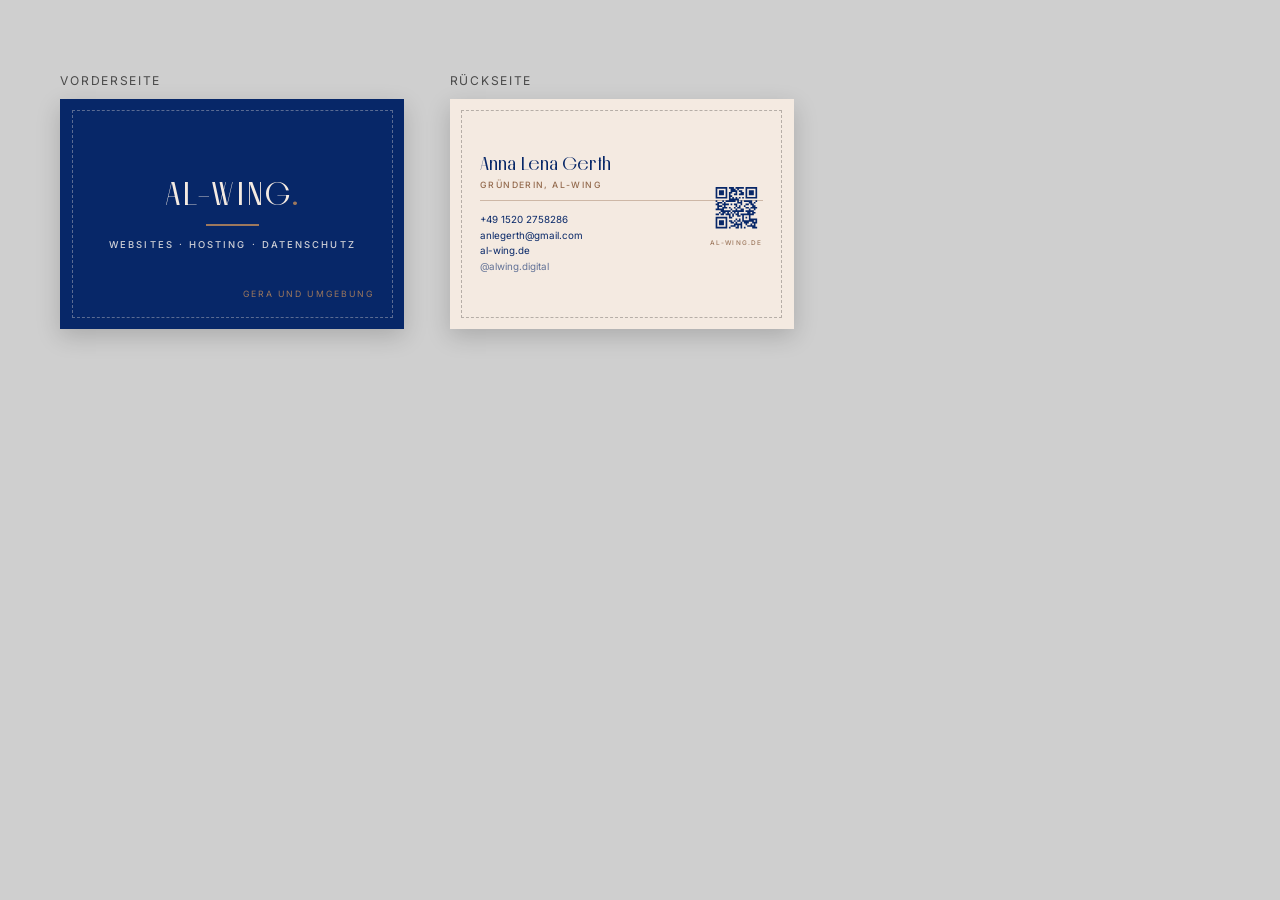
==== commit c8c4d8f2: "Visitenkarte: Monogramm-Kasten von der Rückseite entfernen Navy "AL."-Box entfernt, Name/Kontaktbloc" ====
--- a/visitenkarte/index.html
+++ b/visitenkarte/index.html
@@ -162,20 +162,6 @@
     flex-direction: column;
     justify-content: center;
     gap: 5.5mm;
-  }
-
-  .back-mark {
-    width: 9mm;
-    height: 9mm;
-    background: var(--color-navy);
-    color: var(--color-cream);
-    display: flex;
-    align-items: center;
-    justify-content: center;
-    font-family: var(--font-display);
-    font-weight: 500;
-    font-size: 4mm;
-    letter-spacing: 0.02em;
   }
 
   .back-name {
@@ -284,8 +270,6 @@
       <div class="card card--back" id="back">
         <div class="trim-guide"></div>
         <div class="back-content">
-          <div class="back-mark">AL.</div>
-
           <div class="back-info">
             <div class="back-name">Anna Lena Gerth</div>
             <div class="back-role">Gründerin, AL-WING</div>
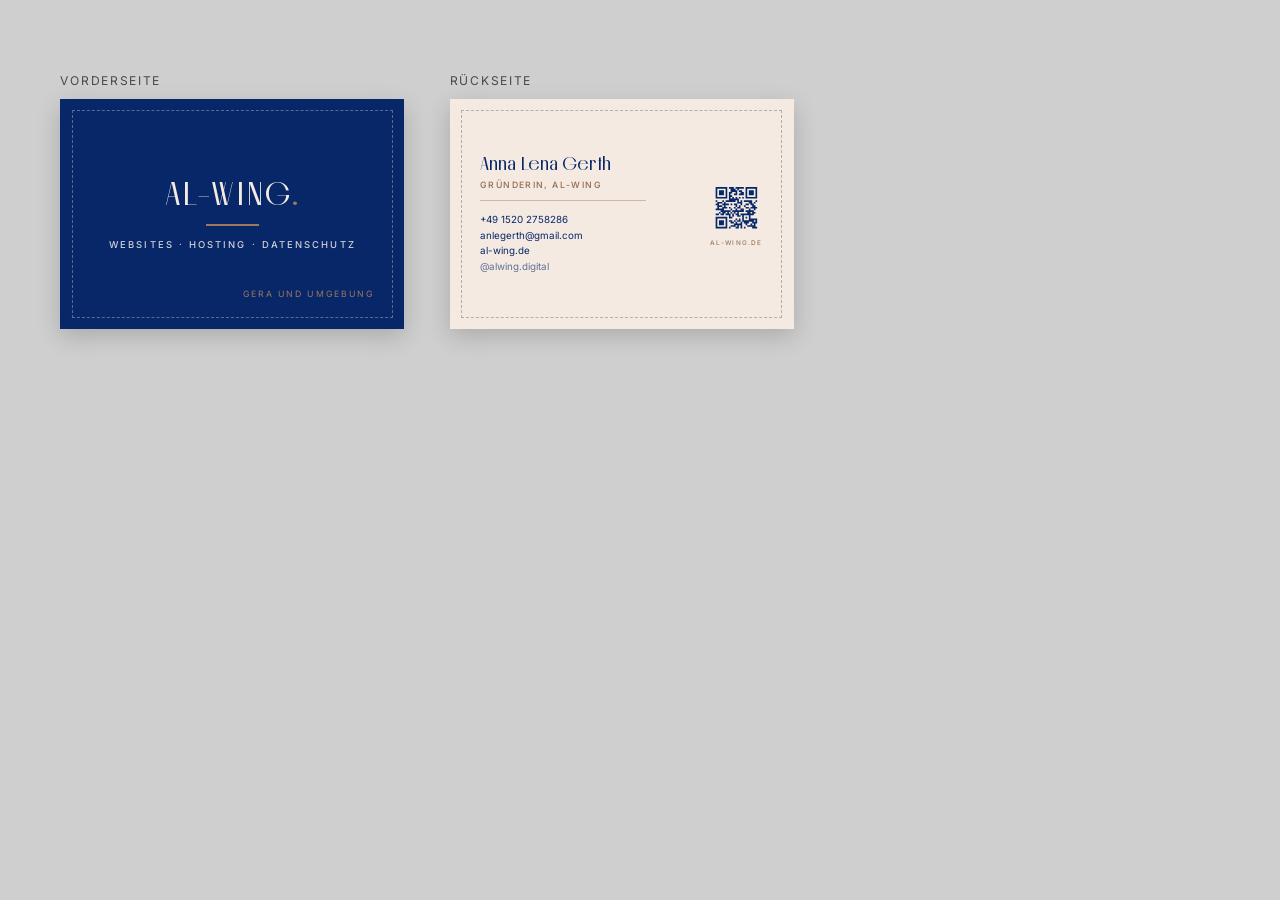
==== commit 91deb2d0: "Visitenkarte: Trennstrich verkürzen, Abstand zum QR-Code schaffen Der braune Trennstrich lief bisher" ====
--- a/visitenkarte/index.html
+++ b/visitenkarte/index.html
@@ -183,7 +183,8 @@
   }
 
   .back-rule {
-    width: 100%;
+    width: 44mm;
+    max-width: 100%;
     height: 0.3mm;
     background: color-mix(in srgb, var(--color-tan) 45%, transparent);
     margin: 2.8mm 0;
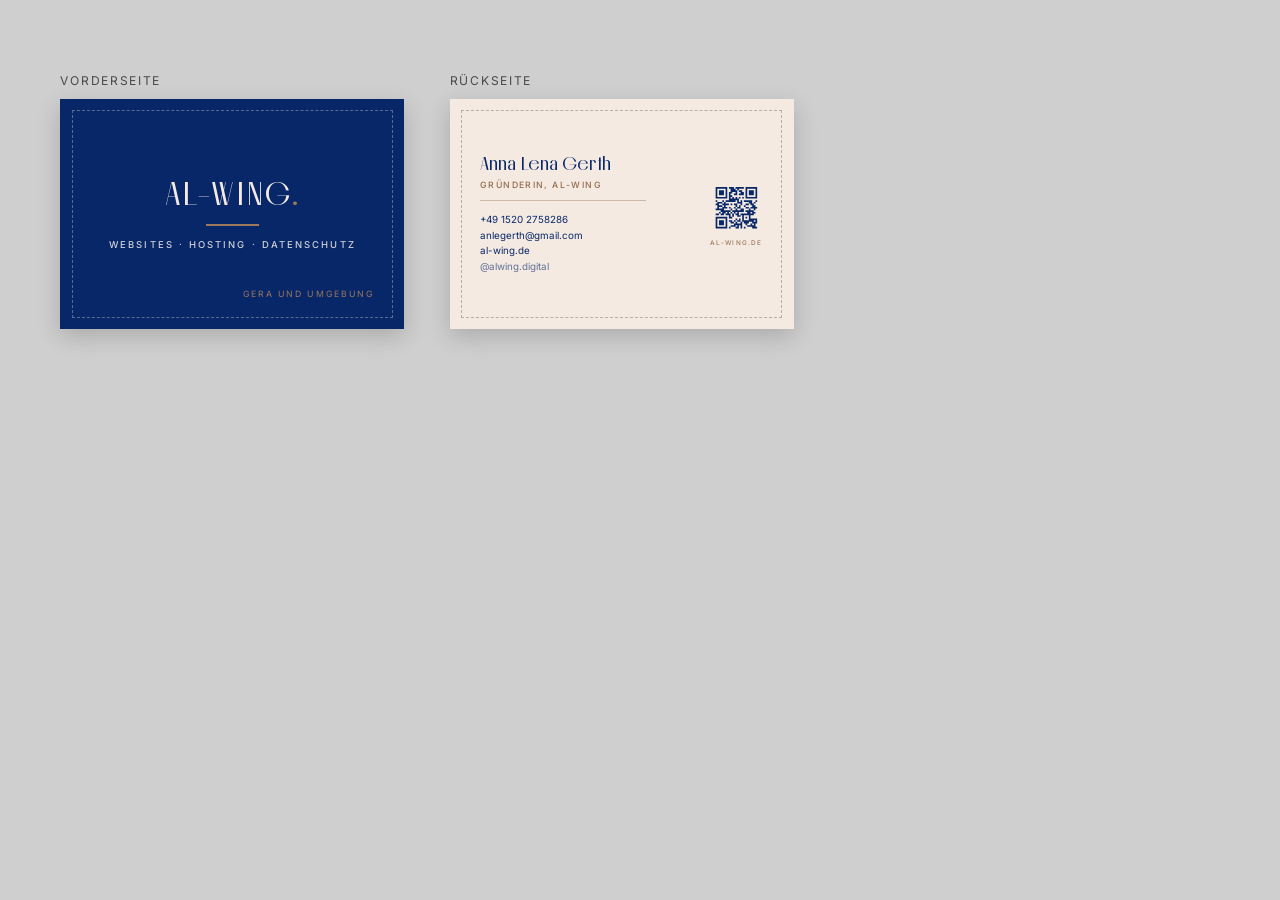
==== commit 88c53835: "Visitenkarte: Schriften als echte Fonts statt Type3 einbetten Vistaprint meldete "nicht eingebettete" ====
--- a/visitenkarte/index.html
+++ b/visitenkarte/index.html
@@ -5,26 +5,28 @@
 <title>Visitenkarte — AL-WING</title>
 <meta name="viewport" content="width=device-width, initial-scale=1.0">
 <style>
-  /* Schriften — lokal, identisch zur Haupt-Website (css/style.css) */
+  /* Schriften — statische Schnitte statt Variable Fonts: Chromiums PDF-Export
+     bettet Variable Fonts nicht als echte Schrift ein, sondern rastert jeden
+     Buchstaben als Type3-Umriss ("nicht eingebettete Schriftarten" bei
+     Druckdienstleistern wie Vistaprint). Statische Schnitte werden sauber
+     als TrueType/CFF eingebettet. */
   @font-face {
     font-family: "Inter";
     font-style: normal;
-    font-weight: 400 600;
-    src: url("../assets/fonts/inter-400-latin.woff2") format("woff2");
-    unicode-range: U+0000-00FF, U+0131, U+0152-0153, U+02BB-02BC, U+02C6, U+02DA, U+02DC, U+0304, U+0308, U+0329, U+2000-206F, U+20AC, U+2122, U+2191, U+2193, U+2212, U+2215, U+FEFF, U+FFFD;
+    font-weight: 400;
+    src: url("fonts/Inter-Regular-static.ttf") format("truetype");
   }
   @font-face {
     font-family: "Inter";
     font-style: normal;
-    font-weight: 400 600;
-    src: url("../assets/fonts/inter-400-latin-ext.woff2") format("woff2");
-    unicode-range: U+0100-02BA, U+02BD-02C5, U+02C7-02CC, U+02CE-02D7, U+02DD-02FF, U+0304, U+0308, U+0329, U+1D00-1DBF, U+1E00-1E9F, U+1EF2-1EFF, U+2020, U+20A0-20AB, U+20AD-20C0, U+2113, U+2C60-2C7F, U+A720-A7FF;
+    font-weight: 500;
+    src: url("fonts/Inter-Medium-static.ttf") format("truetype");
   }
   @font-face {
     font-family: "Melodrama";
     font-style: normal;
-    font-weight: 300 700;
-    src: url("../assets/fonts/melodrama-variable.woff2") format("woff2");
+    font-weight: 500;
+    src: url("fonts/Melodrama-Medium-static.ttf") format("truetype");
   }
 
   :root {
